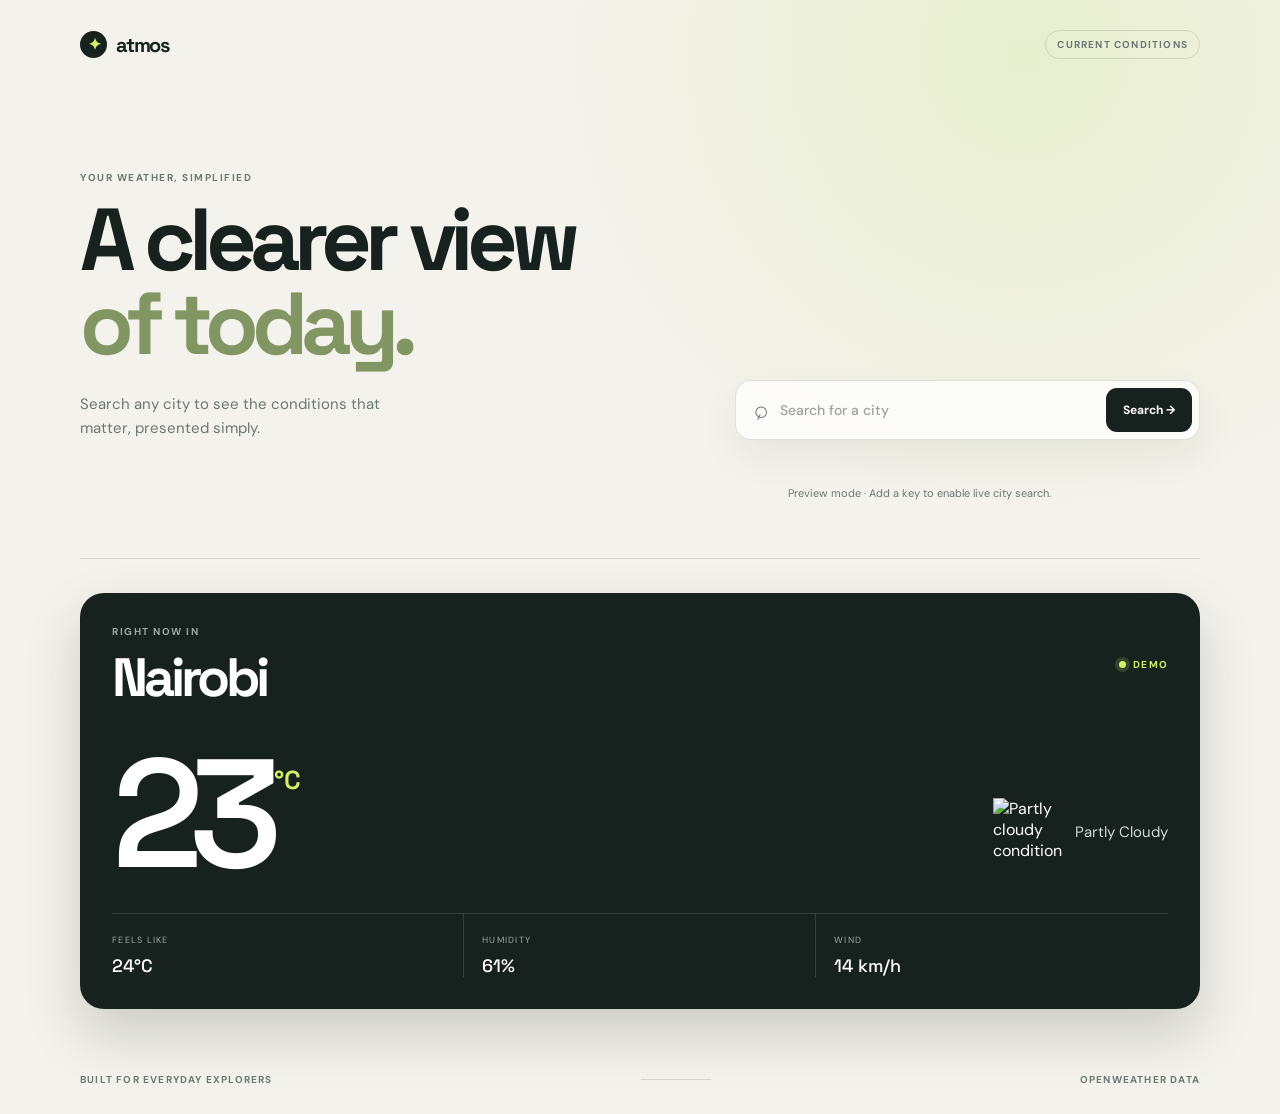
==== index.html @ 26c7c3d0 "Prepare weather app for GitHub Pages" ====
<!DOCTYPE html>
<html lang="en">
<head>
  <meta charset="UTF-8">
  <meta name="viewport" content="width=device-width, initial-scale=1.0">
  <meta name="description" content="A clean weather dashboard for checking current conditions by city.">
  <title>Atmos — Weather dashboard</title>
  <link rel="preconnect" href="https://fonts.googleapis.com">
  <link rel="preconnect" href="https://fonts.gstatic.com" crossorigin>
  <link href="https://fonts.googleapis.com/css2?family=DM+Sans:wght@400;500;600;700&family=Space+Grotesk:wght@500;600;700&display=swap" rel="stylesheet">
  <link rel="stylesheet" href="style.css">
</head>
<body>
  <main class="app-shell">
    <header class="topbar">
      <a class="brand" href="storm.html" aria-label="Atmos home">
        <span class="brand-mark">✦</span>
        <span>atmos</span>
      </a>
      <span class="topbar-label">CURRENT CONDITIONS</span>
    </header>

    <section class="hero" aria-labelledby="page-title">
      <div>
        <p class="eyebrow">YOUR WEATHER, SIMPLIFIED</p>
        <h1 id="page-title">A clearer view<br><em>of today.</em></h1>
        <p class="hero-copy">Search any city to see the conditions that matter, presented simply.</p>
      </div>

      <form class="search" id="search-form">
        <label class="sr-only" for="city-input">City name</label>
        <span class="search-icon" aria-hidden="true">⌕</span>
        <input type="text" id="city-input" placeholder="Search for a city" autocomplete="off" required>
        <button id="search-btn" type="submit">Search <span aria-hidden="true">→</span></button>
      </form>
      <p id="status-message" class="status-message" role="status">Try a city like London, Nairobi, or Tokyo.</p>
    </section>

    <section id="weather-info" class="weather-panel hidden" aria-live="polite">
      <div class="weather-heading">
        <div>
          <p class="eyebrow">RIGHT NOW IN</p>
          <h2 id="city-name">—</h2>
        </div>
        <span class="live-pill"><span></span> <b id="weather-mode">LIVE</b></span>
      </div>

      <div class="weather-main">
        <div class="temperature-block">
          <span id="temperature" class="temperature">—</span>
          <span class="unit">°C</span>
        </div>
        <div class="condition-block">
          <img id="weather-icon" src="" alt="" hidden>
          <p id="weather-description">—</p>
        </div>
      </div>

      <div class="insight-grid">
        <div class="insight-card"><span class="insight-label">FEELS LIKE</span><strong id="feels-like">—</strong></div>
        <div class="insight-card"><span class="insight-label">HUMIDITY</span><strong id="humidity">—</strong></div>
        <div class="insight-card"><span class="insight-label">WIND</span><strong id="wind-speed">—</strong></div>
      </div>
    </section>

    <p id="error-message" class="error-message hidden" role="alert">Something went wrong. Please try again.</p>

    <footer class="footer"><span>BUILT FOR EVERYDAY EXPLORERS</span><span class="footer-line"></span><span>OPENWEATHER DATA</span></footer>
  </main>
  <script src="config.js"></script>
  <script src="script.js"></script>
</body>
</html>
---- style.css ----
:root {
  --ink: #17221f;
  --muted: #6b7772;
  --line: rgba(23, 34, 31, 0.12);
  --cream: #f4f2ec;
  --mint: #dbe9df;
  --lime: #d4ef68;
  --white: rgba(255, 255, 255, 0.72);
}

* { box-sizing: border-box; }

body {
  min-height: 100vh;
  margin: 0;
  color: var(--ink);
  background: radial-gradient(circle at 80% 5%, #e8efcf 0, transparent 32%), var(--cream);
  font-family: "DM Sans", sans-serif;
  transition: background 0.5s ease;
}

body::before { content: ""; position: fixed; inset: 0; pointer-events: none; opacity: .45; background-image: radial-gradient(rgba(23,34,31,.08) .7px, transparent .7px); background-size: 8px 8px; mask-image: linear-gradient(to bottom, black, transparent 80%); }

.app-shell { position: relative; width: min(1120px, calc(100% - 48px)); margin: 0 auto; padding: 30px 0 28px; }
.topbar, .footer { display: flex; align-items: center; justify-content: space-between; letter-spacing: .12em; font-size: 10px; font-weight: 700; color: var(--muted); }
.brand { display: flex; align-items: center; gap: 9px; color: var(--ink); font-family: "Space Grotesk", sans-serif; font-size: 20px; font-weight: 700; letter-spacing: -.06em; text-decoration: none; }
.brand-mark { display: grid; place-items: center; width: 27px; height: 27px; border-radius: 50%; background: var(--ink); color: var(--lime); font-size: 16px; }
.topbar-label { padding: 7px 11px; border: 1px solid var(--line); border-radius: 99px; }

.hero { display: grid; grid-template-columns: 1fr minmax(360px, 465px); align-items: end; gap: 60px; padding: 112px 0 58px; border-bottom: 1px solid var(--line); }
.eyebrow { margin: 0 0 14px; color: var(--muted); font-size: 10px; font-weight: 700; letter-spacing: .15em; }
h1, h2 { margin: 0; font-family: "Space Grotesk", sans-serif; letter-spacing: -.075em; line-height: .96; }
h1 { font-size: clamp(52px, 7vw, 88px); }
h1 em { color: #819662; font-style: normal; }
.hero-copy { max-width: 330px; margin: 25px 0 0; color: var(--muted); font-size: 15px; line-height: 1.6; }
.search { display: flex; align-items: center; padding: 7px 7px 7px 17px; border: 1px solid var(--line); border-radius: 16px; background: var(--white); box-shadow: 0 16px 40px rgba(23,34,31,.06); }
.search:focus-within { border-color: #8ba26e; box-shadow: 0 16px 40px rgba(23,34,31,.1); }
.search-icon { margin-right: 10px; color: var(--muted); font-size: 25px; line-height: 1; transform: rotate(-20deg); }
.search input { min-width: 0; flex: 1; border: 0; outline: 0; background: transparent; color: var(--ink); font: 500 14px "DM Sans", sans-serif; }
.search input::placeholder { color: #9aa39f; }
.search button { padding: 14px 17px; border: 0; border-radius: 11px; background: var(--ink); color: white; cursor: pointer; font: 700 12px "DM Sans", sans-serif; transition: transform .2s, background .2s; }
.search button:hover { background: #31443d; transform: translateX(2px); }
.status-message { grid-column: 2; margin: -42px 0 0 53px; color: var(--muted); font-size: 11px; }

.weather-panel { margin-top: 34px; padding: 32px; border-radius: 24px; background: var(--ink); color: white; box-shadow: 0 25px 55px rgba(23,34,31,.18); overflow: hidden; }
.weather-heading, .weather-main { display: flex; align-items: center; justify-content: space-between; }
.weather-panel .eyebrow, .insight-label { color: #9daaa3; }
.weather-heading h2 { font-size: clamp(34px, 5vw, 54px); }
.live-pill { display: flex; align-items: center; gap: 7px; color: var(--lime); font-size: 10px; font-weight: 700; letter-spacing: .12em; }
.live-pill span { width: 7px; height: 7px; border-radius: 50%; background: var(--lime); box-shadow: 0 0 0 4px rgba(212,239,104,.16); }
.weather-main { align-items: flex-end; padding: 56px 0 45px; }
.temperature-block { display: flex; align-items: flex-start; }
.temperature { font-family: "Space Grotesk", sans-serif; font-size: clamp(86px, 13vw, 154px); font-weight: 600; letter-spacing: -.1em; line-height: .7; }
.unit { margin: 3px 0 0 8px; color: var(--lime); font: 600 26px "Space Grotesk", sans-serif; }
.condition-block { display: flex; align-items: center; gap: 12px; }
.condition-block img { width: 70px; height: 70px; }
.condition-block p { max-width: 140px; margin: 0; color: #d1dad4; font-size: 15px; line-height: 1.25; text-transform: capitalize; }
.insight-grid { display: grid; grid-template-columns: repeat(3, 1fr); border-top: 1px solid rgba(255,255,255,.14); }
.insight-card { display: flex; flex-direction: column; gap: 8px; padding: 20px 18px 0 0; border-right: 1px solid rgba(255,255,255,.14); }
.insight-card:not(:first-child) { padding-left: 18px; }
.insight-card:last-child { border-right: 0; }
.insight-label { font-size: 9px; letter-spacing: .14em; }
.insight-card strong { color: white; font: 500 18px "Space Grotesk", sans-serif; }
.error-message { margin: 28px 0 0; padding: 15px 18px; border: 1px solid rgba(170,80,55,.25); border-radius: 12px; background: rgba(255,235,226,.7); color: #984f3b; font-size: 13px; }
.footer { margin-top: 64px; }
.footer-line { width: 70px; height: 1px; background: var(--line); }
.hidden { display: none !important; }
.sr-only { position: absolute; width: 1px; height: 1px; padding: 0; margin: -1px; overflow: hidden; clip: rect(0,0,0,0); white-space: nowrap; border: 0; }

@media (max-width: 720px) {
  .app-shell { width: min(100% - 32px, 560px); padding-top: 20px; }
  .topbar-label { display: none; }
  .hero { display: block; padding: 80px 0 34px; }
  h1 { font-size: clamp(50px, 16vw, 76px); }
  .hero-copy { margin: 20px 0 30px; }
  .status-message { margin: 12px 0 0 5px; }
  .weather-panel { padding: 24px 20px; }
  .weather-main { align-items: center; padding: 60px 0 48px; }
  .temperature { font-size: clamp(70px, 23vw, 120px); }
  .condition-block { flex-direction: column; align-items: flex-end; gap: 0; }
  .condition-block p { text-align: right; }
}

@media (max-width: 430px) {
  .search { padding-left: 12px; }
  .search button { padding: 13px 12px; }
  .search-icon { display: none; }
  .weather-main { align-items: flex-start; flex-direction: column; gap: 34px; }
  .condition-block { align-items: flex-start; flex-direction: row; }
  .condition-block p { text-align: left; }
  .insight-card:not(:first-child) { padding-left: 10px; }
  .insight-card { padding-right: 10px; }
}
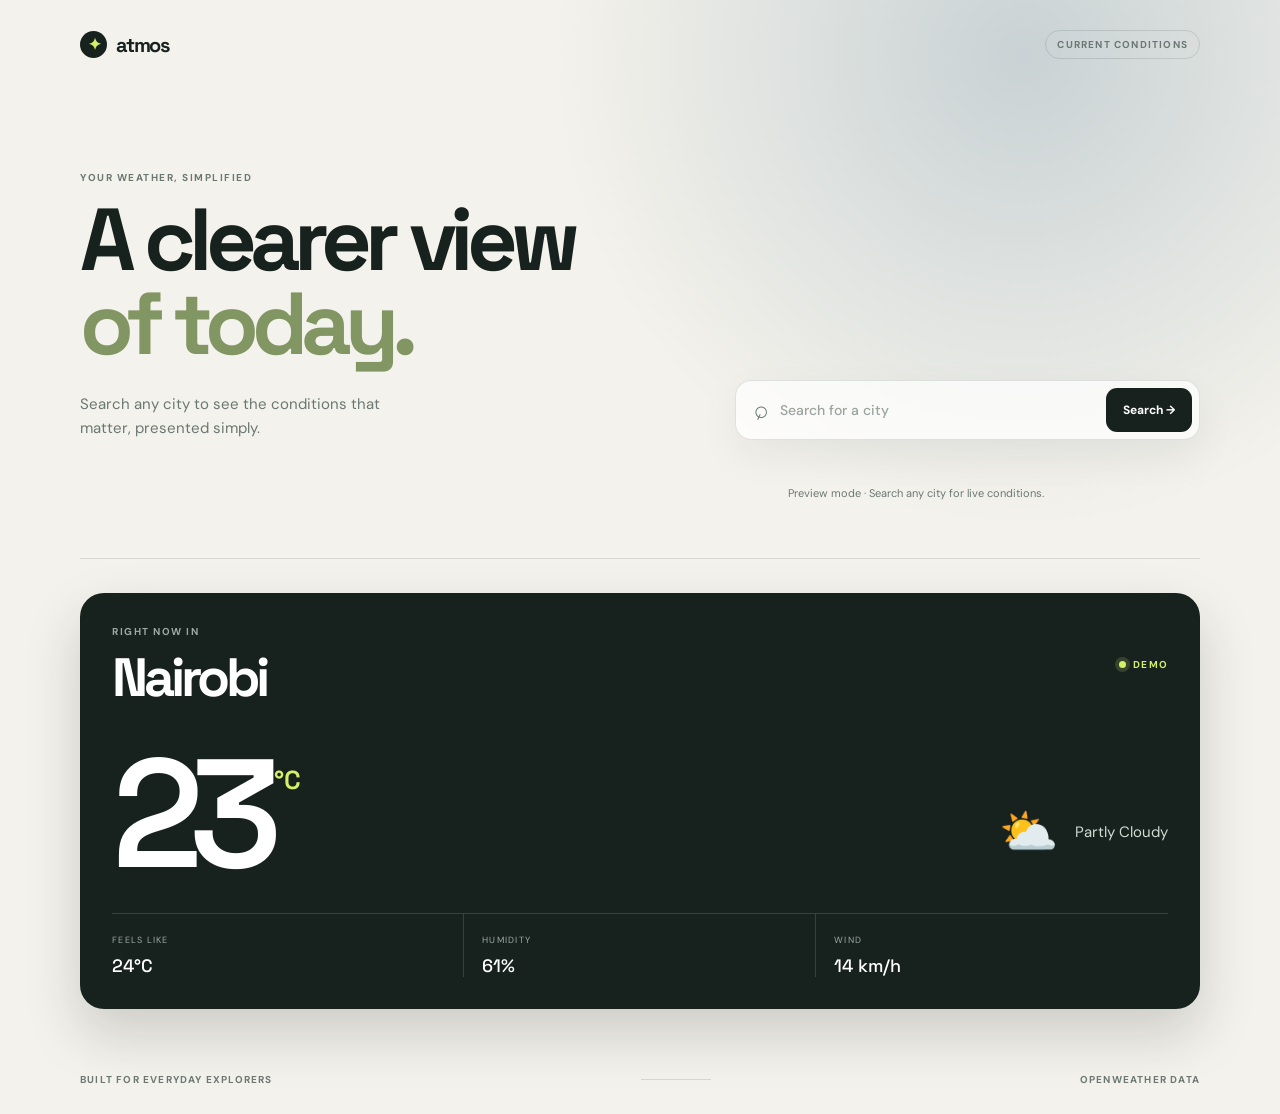
==== commit 1107fdd9: "Enable keyless live weather searches" ====
--- a/index.html
+++ b/index.html
@@ -67,7 +67,6 @@
 
     <footer class="footer"><span>BUILT FOR EVERYDAY EXPLORERS</span><span class="footer-line"></span><span>OPENWEATHER DATA</span></footer>
   </main>
-  <script src="config.js"></script>
   <script src="script.js"></script>
 </body>
 </html>
